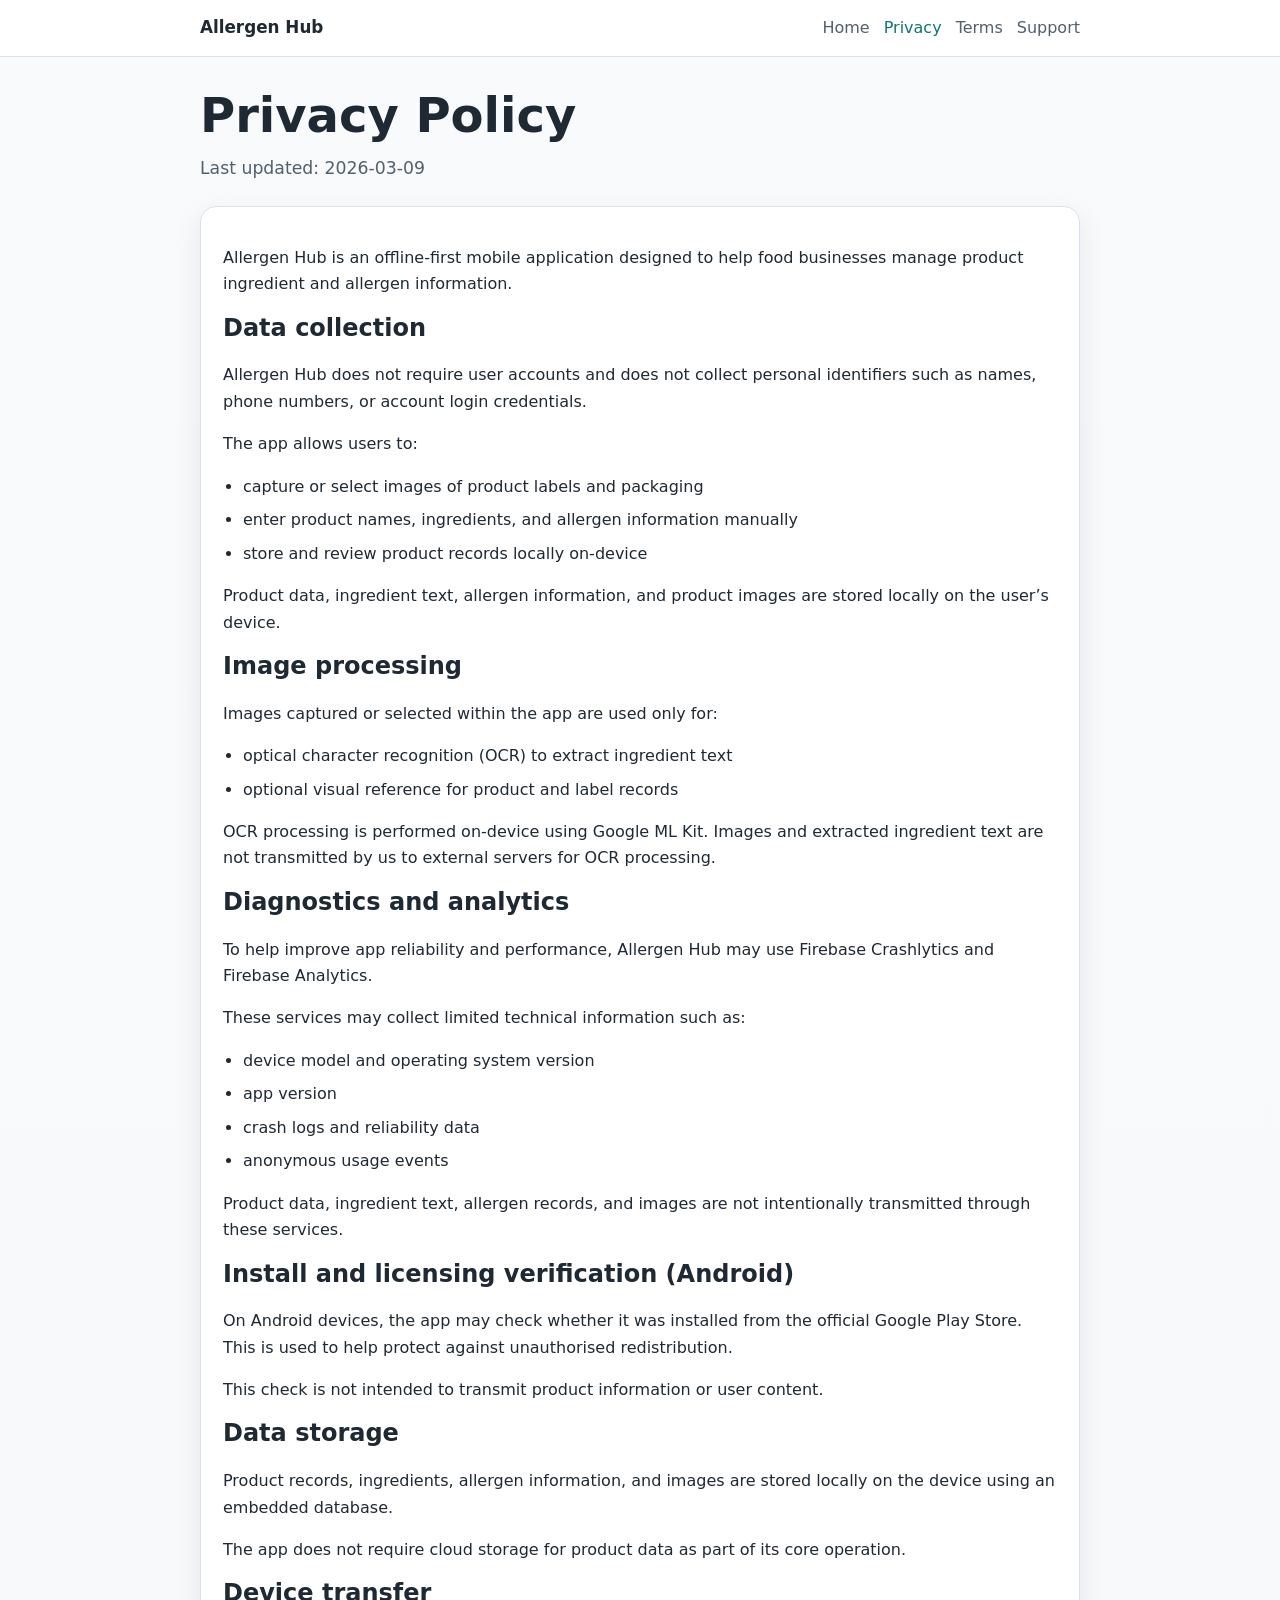
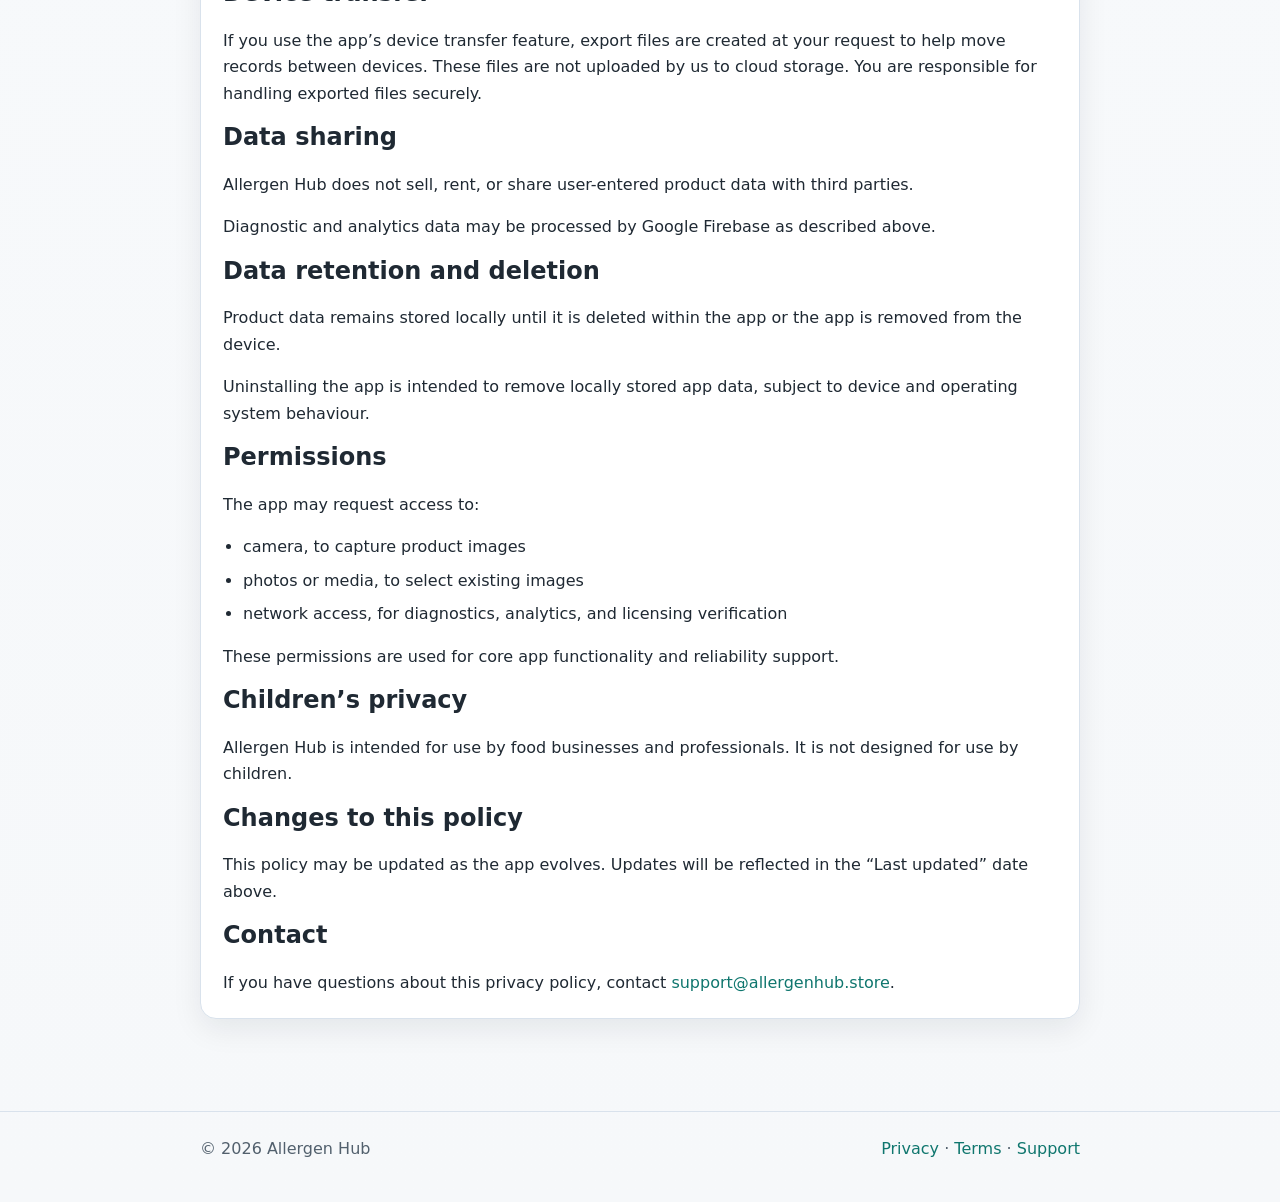
==== privacy/index.html @ 4c0deccc "Create index.html" ====
<!DOCTYPE html>
<html lang="en-GB">
  <head>
    <meta charset="UTF-8" />
    <meta name="viewport" content="width=device-width, initial-scale=1" />
    <title>Privacy Policy | Allergen Hub</title>
    <meta
      name="description"
      content="Privacy Policy for Allergen Hub."
    />
    <link rel="stylesheet" href="/styles.css" />
  </head>
  <body>
    <header class="site-header">
      <nav class="nav">
        <a class="brand" href="/">Allergen Hub</a>
        <div class="nav-links">
          <a href="/">Home</a>
          <a href="/privacy/" class="active">Privacy</a>
          <a href="/terms/">Terms</a>
          <a href="/support/">Support</a>
        </div>
      </nav>
    </header>

    <main class="container">
      <section class="page-header">
        <h1>Privacy Policy</h1>
        <p class="meta">Last updated: 2026-03-09</p>
      </section>

      <section class="grid">
        <article class="card">
          <p>
            Allergen Hub is an offline-first mobile application designed to help
            food businesses manage product ingredient and allergen information.
          </p>

          <h2>Data collection</h2>
          <p>
            Allergen Hub does not require user accounts and does not collect
            personal identifiers such as names, phone numbers, or account login
            credentials.
          </p>
          <p>The app allows users to:</p>
          <ul>
            <li>capture or select images of product labels and packaging</li>
            <li>enter product names, ingredients, and allergen information manually</li>
            <li>store and review product records locally on-device</li>
          </ul>
          <p>
            Product data, ingredient text, allergen information, and product
            images are stored locally on the user’s device.
          </p>

          <h2>Image processing</h2>
          <p>Images captured or selected within the app are used only for:</p>
          <ul>
            <li>optical character recognition (OCR) to extract ingredient text</li>
            <li>optional visual reference for product and label records</li>
          </ul>
          <p>
            OCR processing is performed on-device using Google ML Kit. Images
            and extracted ingredient text are not transmitted by us to external
            servers for OCR processing.
          </p>

          <h2>Diagnostics and analytics</h2>
          <p>
            To help improve app reliability and performance, Allergen Hub may
            use Firebase Crashlytics and Firebase Analytics.
          </p>
          <p>These services may collect limited technical information such as:</p>
          <ul>
            <li>device model and operating system version</li>
            <li>app version</li>
            <li>crash logs and reliability data</li>
            <li>anonymous usage events</li>
          </ul>
          <p>
            Product data, ingredient text, allergen records, and images are not
            intentionally transmitted through these services.
          </p>

          <h2>Install and licensing verification (Android)</h2>
          <p>
            On Android devices, the app may check whether it was installed from
            the official Google Play Store. This is used to help protect against
            unauthorised redistribution.
          </p>
          <p>
            This check is not intended to transmit product information or user
            content.
          </p>

          <h2>Data storage</h2>
          <p>
            Product records, ingredients, allergen information, and images are
            stored locally on the device using an embedded database.
          </p>
          <p>
            The app does not require cloud storage for product data as part of
            its core operation.
          </p>

          <h2>Device transfer</h2>
          <p>
            If you use the app’s device transfer feature, export files are
            created at your request to help move records between devices. These
            files are not uploaded by us to cloud storage. You are responsible
            for handling exported files securely.
          </p>

          <h2>Data sharing</h2>
          <p>
            Allergen Hub does not sell, rent, or share user-entered product data
            with third parties.
          </p>
          <p>
            Diagnostic and analytics data may be processed by Google Firebase as
            described above.
          </p>

          <h2>Data retention and deletion</h2>
          <p>
            Product data remains stored locally until it is deleted within the
            app or the app is removed from the device.
          </p>
          <p>
            Uninstalling the app is intended to remove locally stored app data,
            subject to device and operating system behaviour.
          </p>

          <h2>Permissions</h2>
          <p>The app may request access to:</p>
          <ul>
            <li>camera, to capture product images</li>
            <li>photos or media, to select existing images</li>
            <li>network access, for diagnostics, analytics, and licensing verification</li>
          </ul>
          <p>
            These permissions are used for core app functionality and reliability
            support.
          </p>

          <h2>Children’s privacy</h2>
          <p>
            Allergen Hub is intended for use by food businesses and
            professionals. It is not designed for use by children.
          </p>

          <h2>Changes to this policy</h2>
          <p>
            This policy may be updated as the app evolves. Updates will be
            reflected in the “Last updated” date above.
          </p>

          <h2>Contact</h2>
          <p>
            If you have questions about this privacy policy, contact
            <a href="mailto:support@allergenhub.store">support@allergenhub.store</a>.
          </p>
        </article>
      </section>
    </main>

    <footer class="footer">
      <div class="footer-inner">
        <div>© 2026 Allergen Hub</div>
        <div>
          <a href="/privacy/">Privacy</a> ·
          <a href="/terms/">Terms</a> ·
          <a href="/support/">Support</a>
        </div>
      </div>
    </footer>
  </body>
</html>
---- styles.css ----
:root {
  --bg: #f6f8fa;
  --surface: #ffffff;
  --surface-alt: #f0f4f7;
  --text: #1f2933;
  --muted: #52606d;
  --border: #d9e2ec;
  --primary: #0f766e;
  --primary-hover: #0b5f59;
  --link: #0f766e;
  --danger: #b42318;
  --max-width: 920px;
  --radius: 16px;
  --shadow: 0 10px 30px rgba(15, 23, 42, 0.08);
}

* {
  box-sizing: border-box;
}

html {
  scroll-behavior: smooth;
}

body {
  margin: 0;
  font-family: Inter, ui-sans-serif, system-ui, -apple-system, BlinkMacSystemFont,
    "Segoe UI", Roboto, Helvetica, Arial, sans-serif;
  color: var(--text);
  background: linear-gradient(180deg, #f8fafc 0%, #f6f8fa 100%);
  line-height: 1.65;
}

a {
  color: var(--link);
  text-decoration: none;
}

a:hover {
  text-decoration: underline;
}

.site-header {
  position: sticky;
  top: 0;
  z-index: 50;
  background: rgba(255, 255, 255, 0.92);
  backdrop-filter: blur(10px);
  border-bottom: 1px solid var(--border);
}

.nav {
  max-width: var(--max-width);
  margin: 0 auto;
  padding: 14px 20px;
  display: flex;
  align-items: center;
  justify-content: space-between;
  gap: 16px;
}

.brand {
  font-size: 1.05rem;
  font-weight: 700;
  color: var(--text);
}

.nav-links {
  display: flex;
  flex-wrap: wrap;
  gap: 14px;
  align-items: center;
}

.nav-links a {
  color: var(--muted);
  font-weight: 500;
}

.nav-links a:hover,
.nav-links a.active {
  color: var(--primary);
  text-decoration: none;
}

.container {
  max-width: var(--max-width);
  margin: 0 auto;
  padding: 32px 20px 56px;
}

.hero {
  background: linear-gradient(135deg, #ffffff 0%, #f0f9f7 100%);
  border: 1px solid var(--border);
  border-radius: 24px;
  box-shadow: var(--shadow);
  padding: 40px 28px;
  margin-bottom: 28px;
}

.eyebrow {
  display: inline-block;
  margin-bottom: 10px;
  padding: 6px 10px;
  background: #e6fffb;
  color: var(--primary);
  border-radius: 999px;
  font-size: 0.86rem;
  font-weight: 700;
  letter-spacing: 0.02em;
}

.hero h1,
.page-header h1 {
  margin: 0 0 12px;
  font-size: clamp(2rem, 4vw, 3rem);
  line-height: 1.1;
}

.hero p,
.page-header p {
  margin: 0;
  max-width: 760px;
  color: var(--muted);
  font-size: 1.08rem;
}

.hero-actions {
  display: flex;
  flex-wrap: wrap;
  gap: 12px;
  margin-top: 24px;
}

.button {
  display: inline-flex;
  align-items: center;
  justify-content: center;
  min-height: 44px;
  padding: 0 18px;
  border-radius: 12px;
  border: 1px solid transparent;
  font-weight: 600;
  text-decoration: none;
  transition: 0.15s ease;
}

.button:hover {
  text-decoration: none;
}

.button-primary {
  background: var(--primary);
  color: #ffffff;
}

.button-primary:hover {
  background: var(--primary-hover);
}

.button-secondary {
  background: #ffffff;
  color: var(--text);
  border-color: var(--border);
}

.button-secondary:hover {
  background: #f8fafc;
}

.grid {
  display: grid;
  gap: 18px;
  grid-template-columns: repeat(12, 1fr);
}

.card {
  grid-column: span 12;
  background: var(--surface);
  border: 1px solid var(--border);
  border-radius: var(--radius);
  box-shadow: var(--shadow);
  padding: 22px;
}

.card h2,
.card h3 {
  margin-top: 0;
  line-height: 1.2;
}

.card p:last-child,
.card ul:last-child {
  margin-bottom: 0;
}

.card-muted {
  background: var(--surface-alt);
}

.col-4 {
  grid-column: span 12;
}

.col-6 {
  grid-column: span 12;
}

.col-8 {
  grid-column: span 12;
}

.page-header {
  margin-bottom: 24px;
}

.meta {
  color: var(--muted);
  font-size: 0.95rem;
}

ul,
ol {
  padding-left: 1.25rem;
}

li + li {
  margin-top: 0.45rem;
}

.notice {
  padding: 16px 18px;
  border-radius: 14px;
  border: 1px solid #b8e6df;
  background: #f0fdfa;
  color: #134e4a;
}

.warning {
  padding: 16px 18px;
  border-radius: 14px;
  border: 1px solid #f6d9b8;
  background: #fffbeb;
  color: #92400e;
}

.footer {
  border-top: 1px solid var(--border);
  color: var(--muted);
  margin-top: 36px;
}

.footer-inner {
  max-width: var(--max-width);
  margin: 0 auto;
  padding: 24px 20px 40px;
  display: flex;
  justify-content: space-between;
  gap: 16px;
  flex-wrap: wrap;
}

code {
  background: #f1f5f9;
  padding: 0.15em 0.4em;
  border-radius: 6px;
  font-size: 0.92em;
}

@media (min-width: 768px) {
  .col-4 {
    grid-column: span 4;
  }

  .col-6 {
    grid-column: span 6;
  }

  .col-8 {
    grid-column: span 8;
  }
}
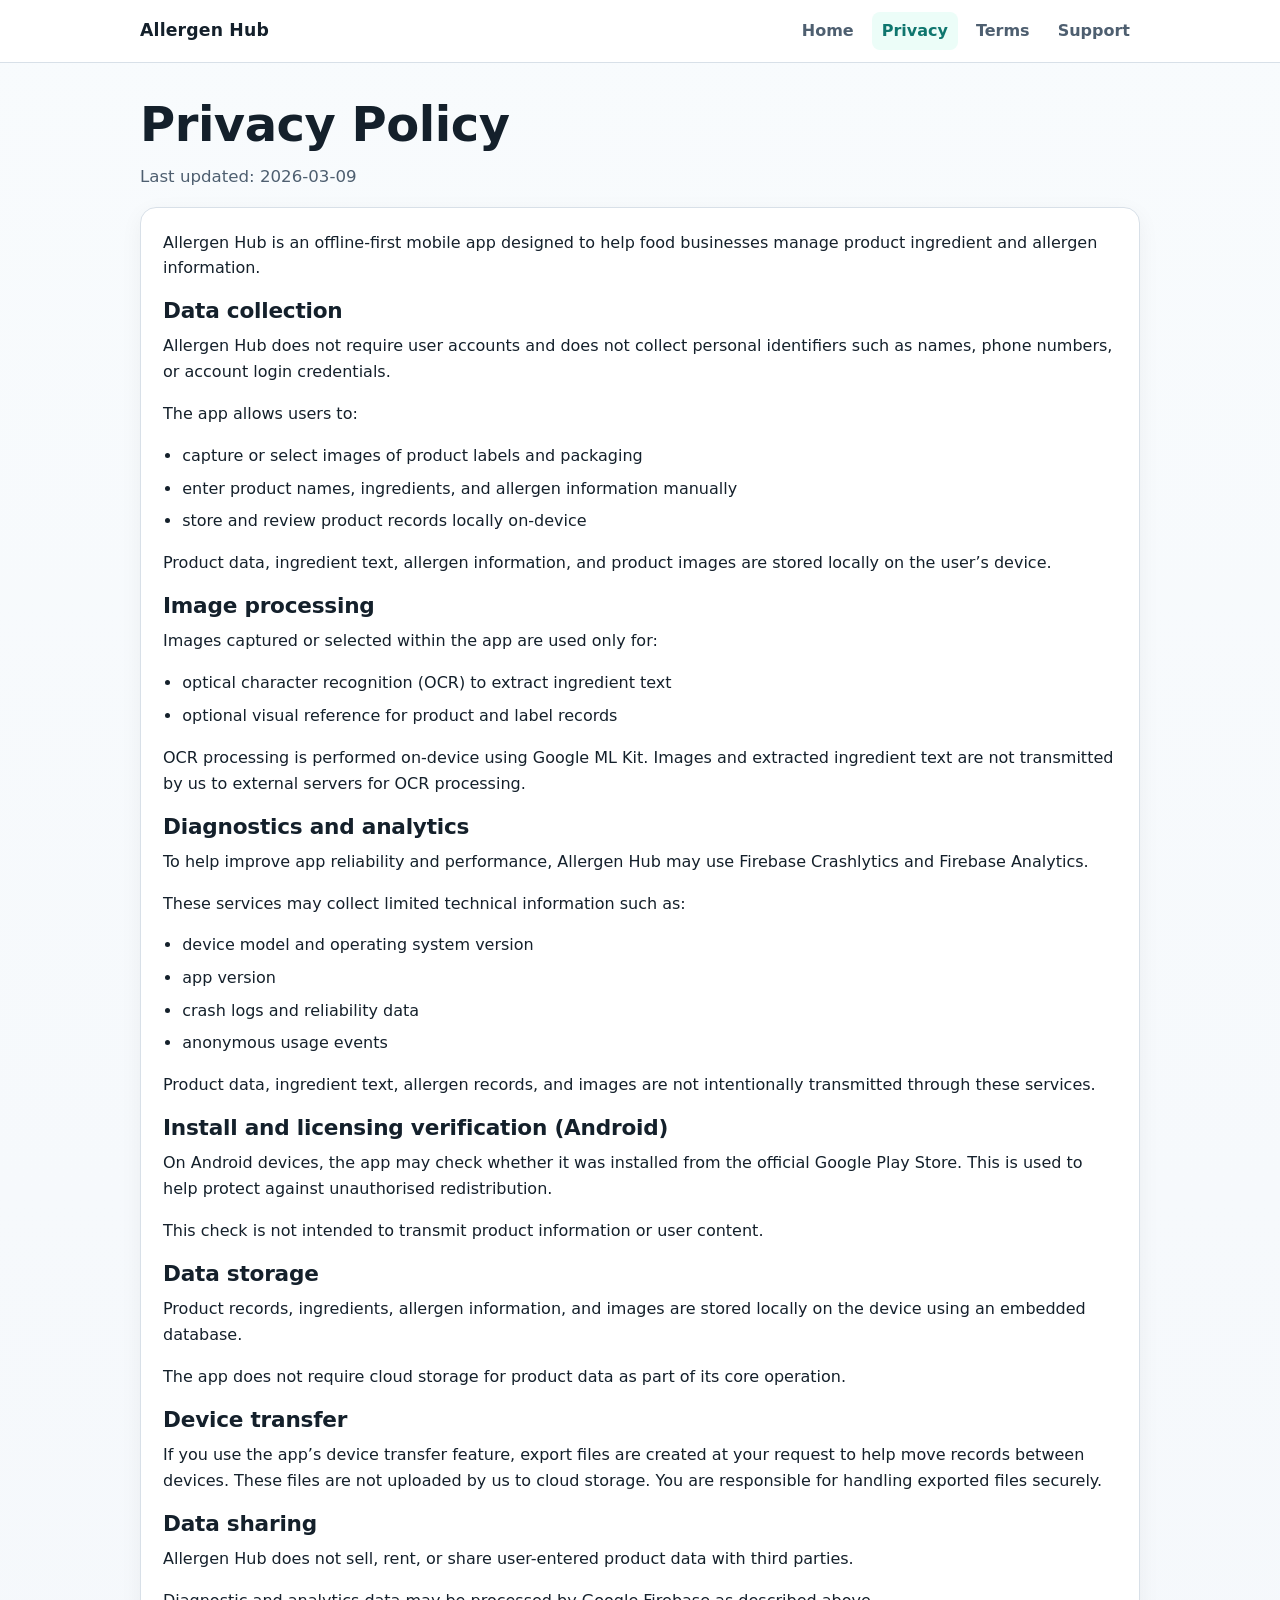
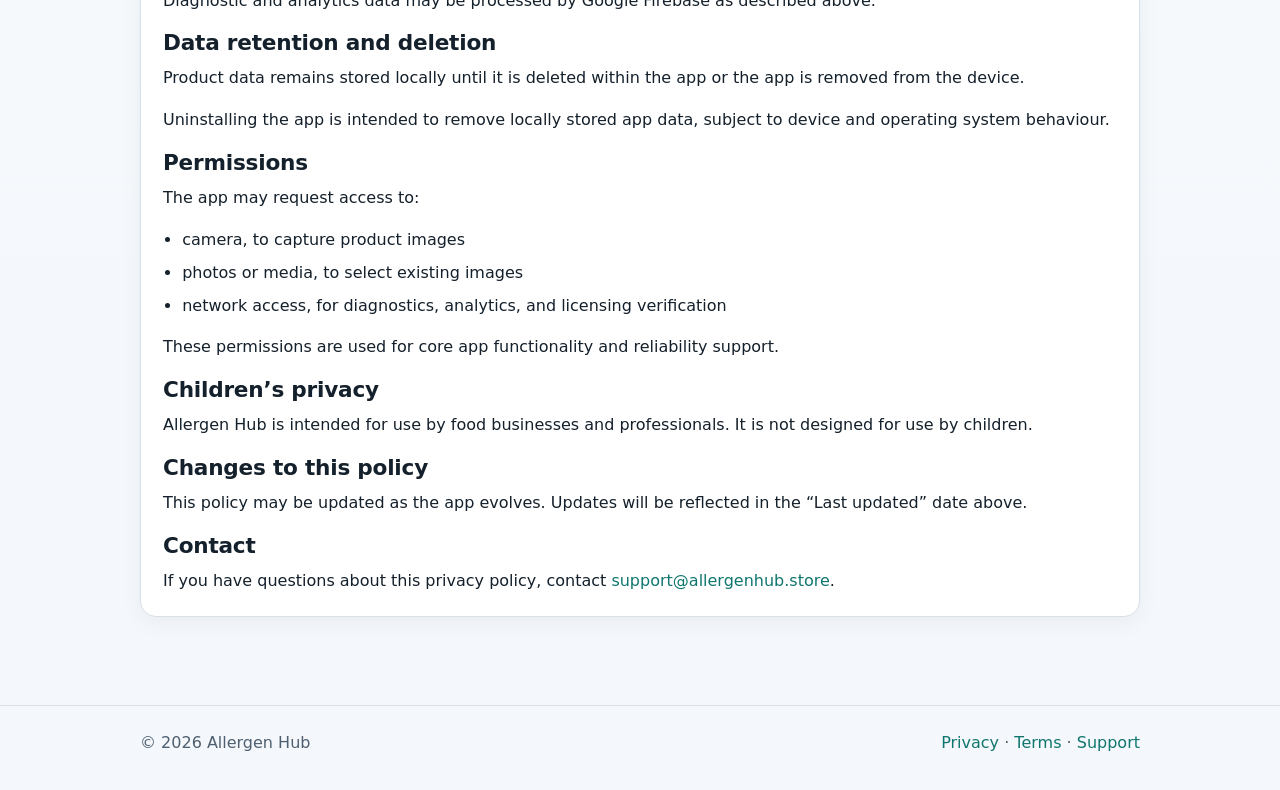
==== commit 75614f77: "Polish static marketing site layout and metadata" ====
--- a/privacy/index.html
+++ b/privacy/index.html
@@ -6,17 +6,27 @@
     <title>Privacy Policy | Allergen Hub</title>
     <meta
       name="description"
-      content="Privacy Policy for Allergen Hub."
+      content="Read the Allergen Hub privacy policy, including details on local data storage, OCR processing, and diagnostics."
     />
+    <meta property="og:type" content="website" />
+    <meta property="og:title" content="Privacy Policy | Allergen Hub" />
+    <meta
+      property="og:description"
+      content="Privacy information for Allergen Hub, an offline-first allergen and ingredient record app for food businesses."
+    />
+    <meta property="og:url" content="https://allergenhub.store/privacy/" />
+    <meta property="og:site_name" content="Allergen Hub" />
+    <meta name="twitter:card" content="summary" />
+    <link rel="icon" href="/favicon.svg" type="image/svg+xml" />
     <link rel="stylesheet" href="/styles.css" />
   </head>
   <body>
     <header class="site-header">
-      <nav class="nav">
+      <nav class="nav" aria-label="Main navigation">
         <a class="brand" href="/">Allergen Hub</a>
         <div class="nav-links">
           <a href="/">Home</a>
-          <a href="/privacy/" class="active">Privacy</a>
+          <a href="/privacy/" class="active" aria-current="page">Privacy</a>
           <a href="/terms/">Terms</a>
           <a href="/support/">Support</a>
         </div>
@@ -32,8 +42,8 @@
       <section class="grid">
         <article class="card">
           <p>
-            Allergen Hub is an offline-first mobile application designed to help
-            food businesses manage product ingredient and allergen information.
+            Allergen Hub is an offline-first mobile app designed to help food
+            businesses manage product ingredient and allergen information.
           </p>
 
           <h2>Data collection</h2>
--- a/styles.css
+++ b/styles.css
@@ -1,17 +1,18 @@
 :root {
-  --bg: #f6f8fa;
+  --bg: #f4f7fb;
   --surface: #ffffff;
-  --surface-alt: #f0f4f7;
-  --text: #1f2933;
-  --muted: #52606d;
-  --border: #d9e2ec;
+  --surface-muted: #f7fafc;
+  --text: #14202b;
+  --muted: #4e5f70;
+  --border: #d8e0e8;
   --primary: #0f766e;
   --primary-hover: #0b5f59;
   --link: #0f766e;
-  --danger: #b42318;
-  --max-width: 920px;
+  --focus: #0ea5e9;
+  --max-width: 1040px;
   --radius: 16px;
-  --shadow: 0 10px 30px rgba(15, 23, 42, 0.08);
+  --shadow-sm: 0 6px 22px rgba(15, 23, 42, 0.05);
+  --shadow-md: 0 10px 28px rgba(15, 23, 42, 0.08);
 }
 
 * {
@@ -27,8 +28,8 @@
   font-family: Inter, ui-sans-serif, system-ui, -apple-system, BlinkMacSystemFont,
     "Segoe UI", Roboto, Helvetica, Arial, sans-serif;
   color: var(--text);
-  background: linear-gradient(180deg, #f8fafc 0%, #f6f8fa 100%);
-  line-height: 1.65;
+  background: linear-gradient(180deg, #f8fbfd 0%, var(--bg) 100%);
+  line-height: 1.62;
 }
 
 a {
@@ -38,91 +39,109 @@
 
 a:hover {
   text-decoration: underline;
+}
+
+a:focus-visible,
+.button:focus-visible {
+  outline: 3px solid var(--focus);
+  outline-offset: 2px;
 }
 
 .site-header {
   position: sticky;
   top: 0;
   z-index: 50;
-  background: rgba(255, 255, 255, 0.92);
+  border-bottom: 1px solid var(--border);
+  background: rgba(255, 255, 255, 0.93);
   backdrop-filter: blur(10px);
-  border-bottom: 1px solid var(--border);
 }
 
 .nav {
   max-width: var(--max-width);
   margin: 0 auto;
-  padding: 14px 20px;
+  padding: 12px 20px;
   display: flex;
   align-items: center;
   justify-content: space-between;
-  gap: 16px;
+  gap: 14px;
 }
 
 .brand {
-  font-size: 1.05rem;
+  font-size: 1.08rem;
   font-weight: 700;
   color: var(--text);
+  letter-spacing: 0.01em;
 }
 
 .nav-links {
   display: flex;
   flex-wrap: wrap;
-  gap: 14px;
+  gap: 8px;
   align-items: center;
 }
 
 .nav-links a {
   color: var(--muted);
-  font-weight: 500;
+  font-weight: 600;
+  padding: 6px 10px;
+  border-radius: 8px;
 }
 
 .nav-links a:hover,
 .nav-links a.active {
   color: var(--primary);
+  background: #ecfdf8;
   text-decoration: none;
 }
 
 .container {
   max-width: var(--max-width);
   margin: 0 auto;
-  padding: 32px 20px 56px;
+  padding: 34px 20px 60px;
 }
 
 .hero {
-  background: linear-gradient(135deg, #ffffff 0%, #f0f9f7 100%);
   border: 1px solid var(--border);
   border-radius: 24px;
-  box-shadow: var(--shadow);
-  padding: 40px 28px;
-  margin-bottom: 28px;
+  background: linear-gradient(135deg, #ffffff 0%, #eef8f5 100%);
+  box-shadow: var(--shadow-md);
+  padding: clamp(24px, 5vw, 46px);
+  margin-bottom: 20px;
 }
 
 .eyebrow {
   display: inline-block;
-  margin-bottom: 10px;
-  padding: 6px 10px;
-  background: #e6fffb;
+  margin-bottom: 12px;
+  border-radius: 999px;
+  background: #e9fffa;
   color: var(--primary);
-  border-radius: 999px;
-  font-size: 0.86rem;
+  font-size: 0.82rem;
   font-weight: 700;
-  letter-spacing: 0.02em;
+  letter-spacing: 0.06em;
+  text-transform: uppercase;
+  padding: 6px 11px;
+}
+
+h1,
+h2,
+h3 {
+  letter-spacing: -0.01em;
 }
 
 .hero h1,
 .page-header h1 {
-  margin: 0 0 12px;
-  font-size: clamp(2rem, 4vw, 3rem);
-  line-height: 1.1;
+  margin: 0;
+  font-size: clamp(1.85rem, 5vw, 3rem);
+  line-height: 1.14;
+  max-width: 20ch;
 }
 
 .hero p,
 .page-header p {
-  margin: 0;
-  max-width: 760px;
   color: var(--muted);
-  font-size: 1.08rem;
+  max-width: 70ch;
+  margin: 12px 0 0;
+  font-size: 1.04rem;
 }
 
 .hero-actions {
@@ -133,25 +152,27 @@
 }
 
 .button {
+  min-height: 44px;
   display: inline-flex;
   align-items: center;
   justify-content: center;
-  min-height: 44px;
-  padding: 0 18px;
   border-radius: 12px;
   border: 1px solid transparent;
   font-weight: 600;
   text-decoration: none;
-  transition: 0.15s ease;
+  padding: 0 18px;
+  transition: background 0.15s ease, border-color 0.15s ease,
+    transform 0.15s ease;
 }
 
 .button:hover {
+  transform: translateY(-1px);
   text-decoration: none;
 }
 
 .button-primary {
   background: var(--primary);
-  color: #ffffff;
+  color: #fff;
 }
 
 .button-primary:hover {
@@ -159,19 +180,20 @@
 }
 
 .button-secondary {
-  background: #ffffff;
+  background: #fff;
   color: var(--text);
   border-color: var(--border);
 }
 
 .button-secondary:hover {
-  background: #f8fafc;
+  background: #f8fbfd;
 }
 
 .grid {
   display: grid;
-  gap: 18px;
   grid-template-columns: repeat(12, 1fr);
+  gap: 16px;
+  margin-top: 16px;
 }
 
 .card {
@@ -179,39 +201,42 @@
   background: var(--surface);
   border: 1px solid var(--border);
   border-radius: var(--radius);
-  box-shadow: var(--shadow);
+  box-shadow: var(--shadow-sm);
   padding: 22px;
+}
+
+.card:hover {
+  border-color: #c7d5e2;
+}
+
+.card-muted {
+  background: var(--surface-muted);
 }
 
 .card h2,
 .card h3 {
   margin-top: 0;
-  line-height: 1.2;
+  margin-bottom: 8px;
+  font-size: clamp(1.15rem, 2.2vw, 1.35rem);
+  line-height: 1.3;
+}
+
+.card p {
+  margin-top: 0;
 }
 
 .card p:last-child,
-.card ul:last-child {
+.card ul:last-child,
+.card ol:last-child {
   margin-bottom: 0;
 }
 
-.card-muted {
-  background: var(--surface-alt);
-}
-
-.col-4 {
-  grid-column: span 12;
-}
-
-.col-6 {
-  grid-column: span 12;
-}
-
-.col-8 {
-  grid-column: span 12;
-}
-
 .page-header {
-  margin-bottom: 24px;
+  margin-bottom: 10px;
+}
+
+.page-header h1 {
+  max-width: none;
 }
 
 .meta {
@@ -221,50 +246,97 @@
 
 ul,
 ol {
-  padding-left: 1.25rem;
+  padding-left: 1.2rem;
 }
 
 li + li {
-  margin-top: 0.45rem;
+  margin-top: 0.42rem;
 }
 
 .notice {
-  padding: 16px 18px;
-  border-radius: 14px;
   border: 1px solid #b8e6df;
   background: #f0fdfa;
   color: #134e4a;
+  border-radius: 14px;
+  padding: 16px 18px;
 }
 
 .warning {
-  padding: 16px 18px;
-  border-radius: 14px;
-  border: 1px solid #f6d9b8;
+  border: 1px solid #f4dbbf;
   background: #fffbeb;
   color: #92400e;
+  border-radius: 14px;
+  padding: 16px 18px;
+}
+
+.stat-list {
+  margin: 10px 0 0;
+  padding: 0;
+  list-style: none;
+  display: grid;
+  gap: 8px;
+}
+
+.stat-list li {
+  margin: 0;
+  padding-left: 1.3rem;
+  position: relative;
+}
+
+.stat-list li::before {
+  content: "✓";
+  position: absolute;
+  left: 0;
+  color: var(--primary);
+  font-weight: 700;
 }
 
 .footer {
   border-top: 1px solid var(--border);
   color: var(--muted);
-  margin-top: 36px;
+  margin-top: 28px;
 }
 
 .footer-inner {
   max-width: var(--max-width);
   margin: 0 auto;
-  padding: 24px 20px 40px;
+  padding: 24px 20px 34px;
   display: flex;
   justify-content: space-between;
-  gap: 16px;
   flex-wrap: wrap;
-}
-
-code {
-  background: #f1f5f9;
-  padding: 0.15em 0.4em;
-  border-radius: 6px;
-  font-size: 0.92em;
+  gap: 10px 16px;
+}
+
+.col-4,
+.col-6,
+.col-7,
+.col-8 {
+  grid-column: span 12;
+}
+
+@media (max-width: 640px) {
+  .container {
+    padding-top: 24px;
+  }
+
+  .nav {
+    padding-top: 10px;
+    padding-bottom: 10px;
+  }
+
+  .nav-links {
+    gap: 6px;
+  }
+
+  .nav-links a {
+    padding: 4px 8px;
+    font-size: 0.95rem;
+  }
+
+  .card,
+  .hero {
+    padding: 20px;
+  }
 }
 
 @media (min-width: 768px) {
@@ -276,6 +348,10 @@
     grid-column: span 6;
   }
 
+  .col-7 {
+    grid-column: span 7;
+  }
+
   .col-8 {
     grid-column: span 8;
   }
